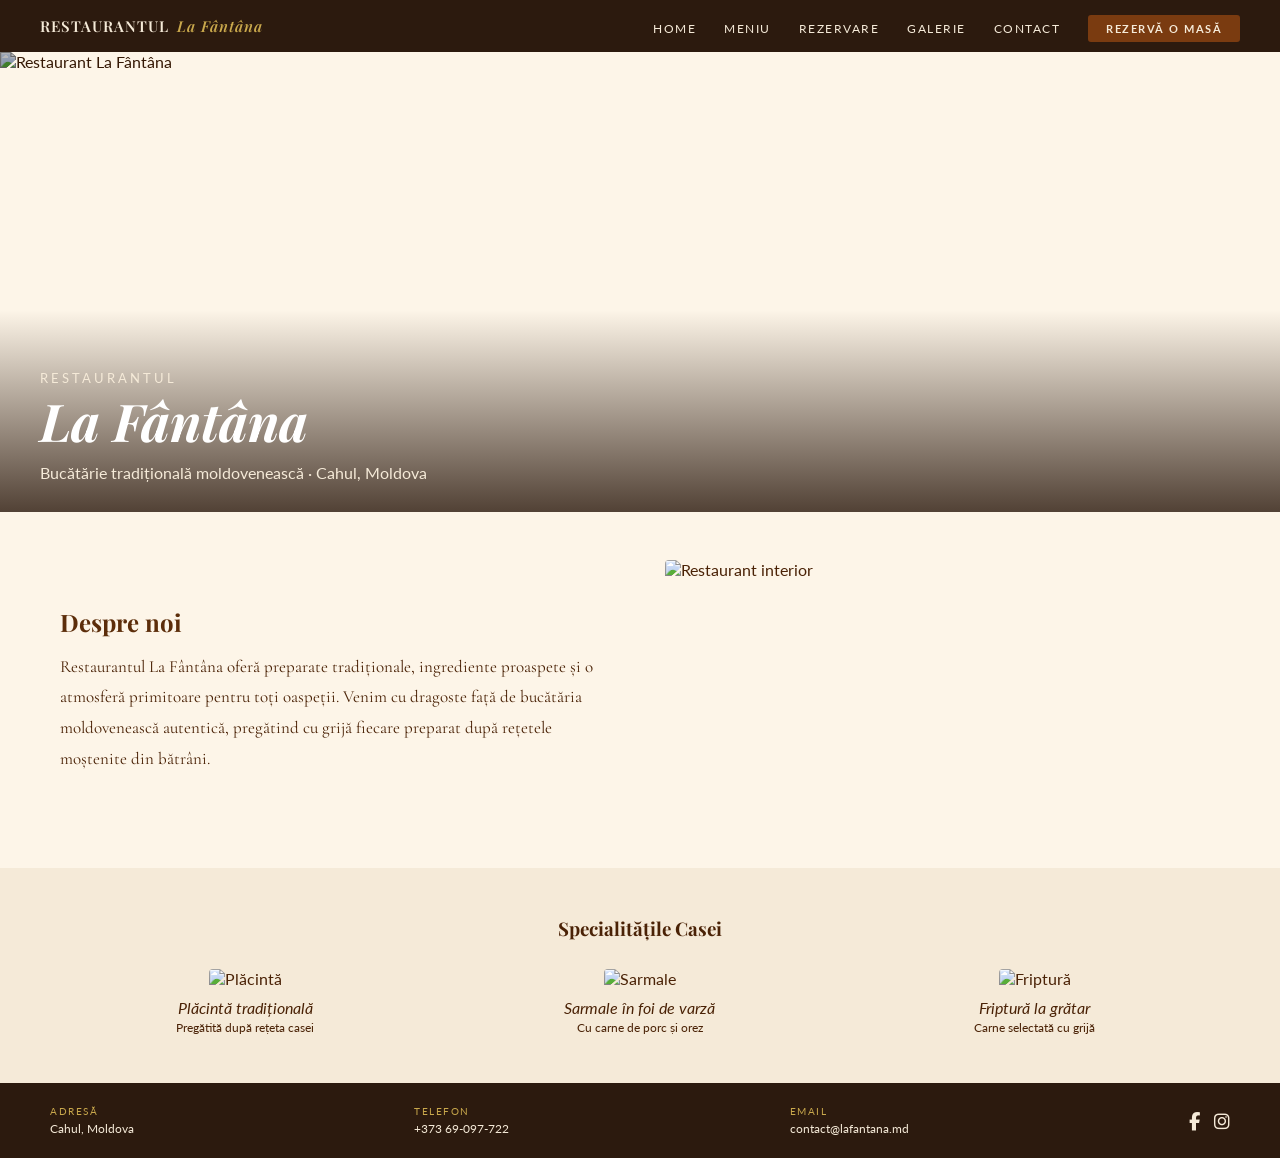
==== index.html @ a8e9d0f9 "Add files via upload" ====
<!DOCTYPE html>
<html lang="ro">
<head>
<meta charset="UTF-8">
<meta name="viewport" content="width=device-width, initial-scale=1.0">
<title>Restaurantul La Fântâna</title>

<link href="https://fonts.googleapis.com/css2?family=Playfair+Display:ital,wght@0,400;0,600;0,700;1,400&family=Cormorant+Garamond:ital,wght@0,300;0,400;0,500;1,400&family=Lato:wght@300;400;700&display=swap" rel="stylesheet">

<link rel="stylesheet" href="https://cdnjs.cloudflare.com/ajax/libs/font-awesome/6.4.0/css/all.min.css">

<link rel="stylesheet" href="css/style.css">
</head>

<body>

<nav>
  <a class="nav-logo" href="index.html">
    RESTAURANTUL <span>La Fântâna</span>
  </a>

  <ul class="nav-links">
    <li><a href="index.html" class="nav-home">HOME</a></li>
    <li><a href="Pages/menu.html">MENIU</a></li>
    <li><a href="Pages/rezervare.html">REZERVARE</a></li>
    <li><a href="Pages/galerie.html">GALERIE</a></li>
    <li><a href="Pages/contact.html">CONTACT</a></li>
    <li><a href="Pages/rezervare.html" class="nav-btn">REZERVĂ O MASĂ</a></li>
  </ul>
</nav>

<div class="hero">
  <img class="hero-img"
       src="Captură de ecran 2026-06-04 083108.png"
       alt="Restaurant La Fântâna">

  <div class="hero-content">
    <span class="hero-logo-big">Restaurantul</span>

    <div class="hero-title-big">
      La Fântâna
    </div>

    <p class="hero-subtitle">
      Bucătărie tradițională moldovenească · Cahul, Moldova
    </p>
  </div>
</div>

<div class="home-about">

  <div class="about-text">
    <h2>Despre noi</h2>

    <p>
      Restaurantul La Fântâna oferă preparate tradiționale,
      ingrediente proaspete și o atmosferă primitoare pentru
      toți oaspeții. Venim cu dragoste față de bucătăria
      moldovenească autentică, pregătind cu grijă fiecare
      preparat după rețetele moștenite din bătrâni.
    </p>
  </div>

  <img class="about-img"
       src="Captură de ecran 2026-06-04 090241.png"
       alt="Restaurant interior">

</div>

<div class="home-specialties">

  <h3>Specialitățile Casei</h3>

  <div class="specialties-grid">

    <div class="specialty-card">
      <img src="Captură de ecran 2026-06-04 084506.png"
           alt="Plăcintă">

      <p>Plăcintă tradițională</p>
      <span>Pregătită după rețeta casei</span>
    </div>

    <div class="specialty-card">
      <img src="Captură de ecran 2026-06-04 084520.png"
           alt="Sarmale">

      <p>Sarmale în foi de varză</p>
      <span>Cu carne de porc și orez</span>
    </div>

    <div class="specialty-card">
      <img src=" Captură de ecran 2026-06-04 090010.png"
           alt="Friptură">

      <p>Friptură la grătar</p>
      <span>Carne selectată cu grijă</span>
    </div>

  </div>

</div>

<footer>

  <div class="footer-col">
    <span class="label">Adresă</span>
    <span>Cahul, Moldova</span>
  </div>

  <div class="footer-col">
    <span class="label">Telefon</span>
    <span>+373 69-097-722</span>
  </div>

  <div class="footer-col">
    <span class="label">Email</span>
    <span>contact@lafantana.md</span>
  </div>

  <div class="footer-social">
    <a href="#"><i class="fab fa-facebook-f"></i></a>
    <a href="#"><i class="fab fa-instagram"></i></a>
  </div>

</footer>

</body>
</html>
---- css/style.css ----
:root {
--cream: #f5ead8;
--cream-light: #fdf5e8;
--brown-dark: #5c2d0a;
--brown-mid: #8b4513;
--brown-btn: #7a3b10;
--brown-text: #4a2206;
--gold: #c9a84c;
--border-light: #d4b896;
--nav-bg: #2c1a0e;
--footer-bg: #2c1a0e;
--white: #fff;
}

*{
margin:0;
padding:0;
box-sizing:border-box;
}

body{
font-family:'Lato',sans-serif;
background:var(--cream-light);
color:var(--brown-text);
overflow-x:hidden;
padding-top:52px;
}

.active{
color:var(--gold)!important;
}



nav{
background:var(--nav-bg);
display:flex;
align-items:center;
justify-content:space-between;
padding:0 40px;
height:52px;
position:fixed;
top:0;
left:0;
right:0;
z-index:1000;
}

.nav-logo{
font-family:'Playfair Display',serif;
color:var(--cream);
font-size:15px;
font-weight:600;
letter-spacing:1px;
display:flex;
align-items:center;
gap:8px;
text-decoration:none;
}

.nav-logo span{
color:var(--gold);
font-style:italic;
}

.nav-links{
display:flex;
gap:28px;
list-style:none;
}

.nav-links a{
color:var(--cream);
text-decoration:none;
font-size:12px;
letter-spacing:1.5px;
text-transform:uppercase;
transition:.2s;
}

.nav-links a:hover{
color:var(--gold);
}

.nav-btn{
background:var(--brown-btn);
color:var(--cream)!important;
padding:7px 18px;
border-radius:3px;
font-size:11px!important;
font-weight:700!important;
}

.nav-btn:hover{
background:var(--brown-mid)!important;
}



.section-title{
font-family:'Playfair Display',serif;
font-size:34px;
font-weight:700;
color:var(--brown-dark);
text-align:center;
}

.ornament{
text-align:center;
font-size:22px;
color:var(--brown-mid);
margin:8px 0 20px;
}

/* ===== HERO ===== */

.hero{
position:relative;
height:460px;
overflow:hidden;
}

.hero-img{
width:100%;
height:100%;
object-fit:cover;
filter:brightness(.72);
}

.hero-content{
position:absolute;
bottom:0;
left:0;
right:0;
padding:60px 40px 30px;
background:linear-gradient(
transparent,
rgba(44,26,14,.82)
);
}

.hero-logo-big{
display:block;
color:var(--cream);
font-size:13px;
letter-spacing:3px;
text-transform:uppercase;
}

.hero-title-big{
font-family:'Playfair Display',serif;
color:white;
font-size:52px;
font-style:italic;
font-weight:700;
}

.hero-subtitle{
color:var(--cream);
margin-top:8px;
}



.home-about{
background:var(--cream-light);
padding:48px 60px;
display:grid;
grid-template-columns:1fr 1fr;
gap:50px;
align-items:center;
}

.about-text h2{
font-family:'Playfair Display',serif;
color:var(--brown-dark);
margin-bottom:14px;
}

.about-text p{
font-family:'Cormorant Garamond',serif;
font-size:17px;
line-height:1.8;
}

.about-img{
width:100%;
height:260px;
object-fit:cover;
border-radius:4px;
}



.home-specialties{
background:var(--cream);
padding:48px 60px;
text-align:center;
}

.home-specialties h3{
font-family:'Playfair Display',serif;
margin-bottom:28px;
}

.specialties-grid{
display:grid;
grid-template-columns:repeat(3,1fr);
gap:24px;
}

.specialty-card img{
width:100%;
height:170px;
object-fit:cover;
border-radius:4px;
}

.specialty-card p{
margin-top:10px;
font-style:italic;
}

.specialty-card span{
display:block;
margin-top:3px;
font-size:12px;
}


.menu-page{
background:var(--cream-light);
padding:40px 60px 60px;
}

.menu-header{
text-align:center;
margin-bottom:36px;
}

.menu-category{
margin-bottom:44px;
}

.menu-category h3{
font-family:'Playfair Display',serif;
font-size:22px;
color:var(--brown-dark);
text-align:center;
margin-bottom:18px;
font-style:italic;
}

.menu-grid{
display:grid;
grid-template-columns:repeat(4,1fr);
gap:18px;
}

.menu-item{
background:white;
border-radius:6px;
overflow:hidden;
box-shadow:0 2px 10px rgba(92,45,10,.10);
transition:.2s;
}

.menu-item:hover{
transform:translateY(-3px);
box-shadow:0 6px 20px rgba(92,45,10,.18);
}

.menu-item img{
width:100%;
height:120px;
object-fit:cover;
}

.menu-item-info{
padding:10px 12px;
}

.menu-item-info h4{
font-family:'Cormorant Garamond',serif;
font-size:18px;
color:var(--brown-dark);
margin-bottom:5px;
}

.menu-item-info p{
font-size:12px;
line-height:1.5;
color:#8b6040;
}

.menu-item-price{
display:block;
margin-top:8px;
font-weight:700;
color:var(--brown-btn);
}

.menu-divider{
width:60px;
height:2px;
background:var(--border-light);
margin:0 auto 36px;
}


.rezervare-page{
background:var(--cream-light);
padding:50px 60px 60px;
min-height:calc(100vh - 52px);
display:flex;
flex-direction:column;
align-items:center;
}

.rezervare-form-wrap{
background:white;
border-radius:8px;
box-shadow:0 4px 30px rgba(92,45,10,.12);
padding:40px 50px;
width:100%;
max-width:560px;
}

.form-group{
margin-bottom:18px;
}

.form-group label{
display:block;
margin-bottom:6px;
font-size:12px;
text-transform:uppercase;
letter-spacing:1px;
font-weight:700;
color:var(--brown-dark);
}

.form-group input,
.form-group select,
.form-group textarea{
width:100%;
padding:10px 14px;
border:1.5px solid var(--border-light);
border-radius:4px;
background:var(--cream-light);
font-size:14px;
outline:none;
}

.form-group input:focus,
.form-group select:focus,
.form-group textarea:focus{
border-color:var(--brown-mid);
}

.form-row{
display:grid;
grid-template-columns:1fr 1fr 1fr;
gap:12px;
}

.form-group textarea{
min-height:100px;
resize:vertical;
}

.btn-submit{
width:100%;
background:var(--brown-btn);
color:white;
border:none;
padding:14px;
border-radius:4px;
font-size:13px;
font-weight:700;
letter-spacing:2px;
cursor:pointer;
transition:.2s;
}

.btn-submit:hover{
background:var(--brown-dark);
}


.gallery-page{
background:var(--cream-light);
padding:40px 60px 60px;
}

.gallery-grid{
display:grid;
grid-template-columns:repeat(4,1fr);
grid-auto-rows:170px;
gap:12px;
margin-top:18px;
}

.gallery-item{
overflow:hidden;
border-radius:5px;
position:relative;
}

.gallery-item.wide{
grid-column:span 2;
}

.gallery-item.tall{
grid-row:span 2;
}

.gallery-item img{
width:100%;
height:100%;
object-fit:cover;
transition:transform .4s;
display:block;
}

.gallery-item:hover img{
transform:scale(1.05);
}



.contact-page{
background:var(--cream-light);
padding:40px 60px 60px;
}

.contact-grid{
display:grid;
grid-template-columns:1fr 1fr;
gap:50px;
margin-top:24px;
}

.contact-welcome{
font-family:'Playfair Display',serif;
font-size:20px;
font-style:italic;
text-align:center;
color:var(--brown-dark);
margin-bottom:20px;
}

.contact-info-block{
display:flex;
flex-direction:column;
gap:28px;
}

.contact-item{
display:flex;
gap:16px;
align-items:flex-start;
}

.contact-icon{
width:40px;
height:40px;
border-radius:50%;
display:flex;
align-items:center;
justify-content:center;
background:var(--cream);
border:1.5px solid var(--border-light);
color:var(--brown-mid);
}

.contact-item-text .label{
font-size:11px;
letter-spacing:1.5px;
text-transform:uppercase;
font-weight:700;
color:var(--brown-mid);
}

.contact-item-text p{
margin-top:3px;
line-height:1.6;
}

.map-embed{
width:100%;
height:320px;
border:none;
border-radius:6px;
overflow:hidden;
}


footer{
background:var(--footer-bg);
color:var(--cream);
padding:22px 50px;
display:flex;
justify-content:space-between;
align-items:center;
font-size:12px;
}

.footer-col{
display:flex;
flex-direction:column;
gap:4px;
}

.footer-col .label{
color:var(--gold);
font-size:10px;
letter-spacing:1.5px;
text-transform:uppercase;
}

.footer-social{
display:flex;
gap:14px;
font-size:18px;
}

.footer-social a{
color:var(--cream);
text-decoration:none;
}

.footer-social a:hover{
color:var(--gold);
}



@media(max-width:900px){

nav{
padding:0 16px;
}

.nav-links{
gap:12px;
}

.home-about{
grid-template-columns:1fr;
}

.specialties-grid{
grid-template-columns:1fr;
}

.menu-grid{
grid-template-columns:repeat(2,1fr);
}

.contact-grid{
grid-template-columns:1fr;
}

.gallery-grid{
grid-template-columns:repeat(2,1fr);
}

.form-row{
grid-template-columns:1fr;
}

.home-about,
.home-specialties,
.menu-page,
.rezervare-page,
.gallery-page,
.contact-page{
padding-left:20px;
padding-right:20px;
}

footer{
flex-wrap:wrap;
gap:12px;
padding:18px 20px;
}
}
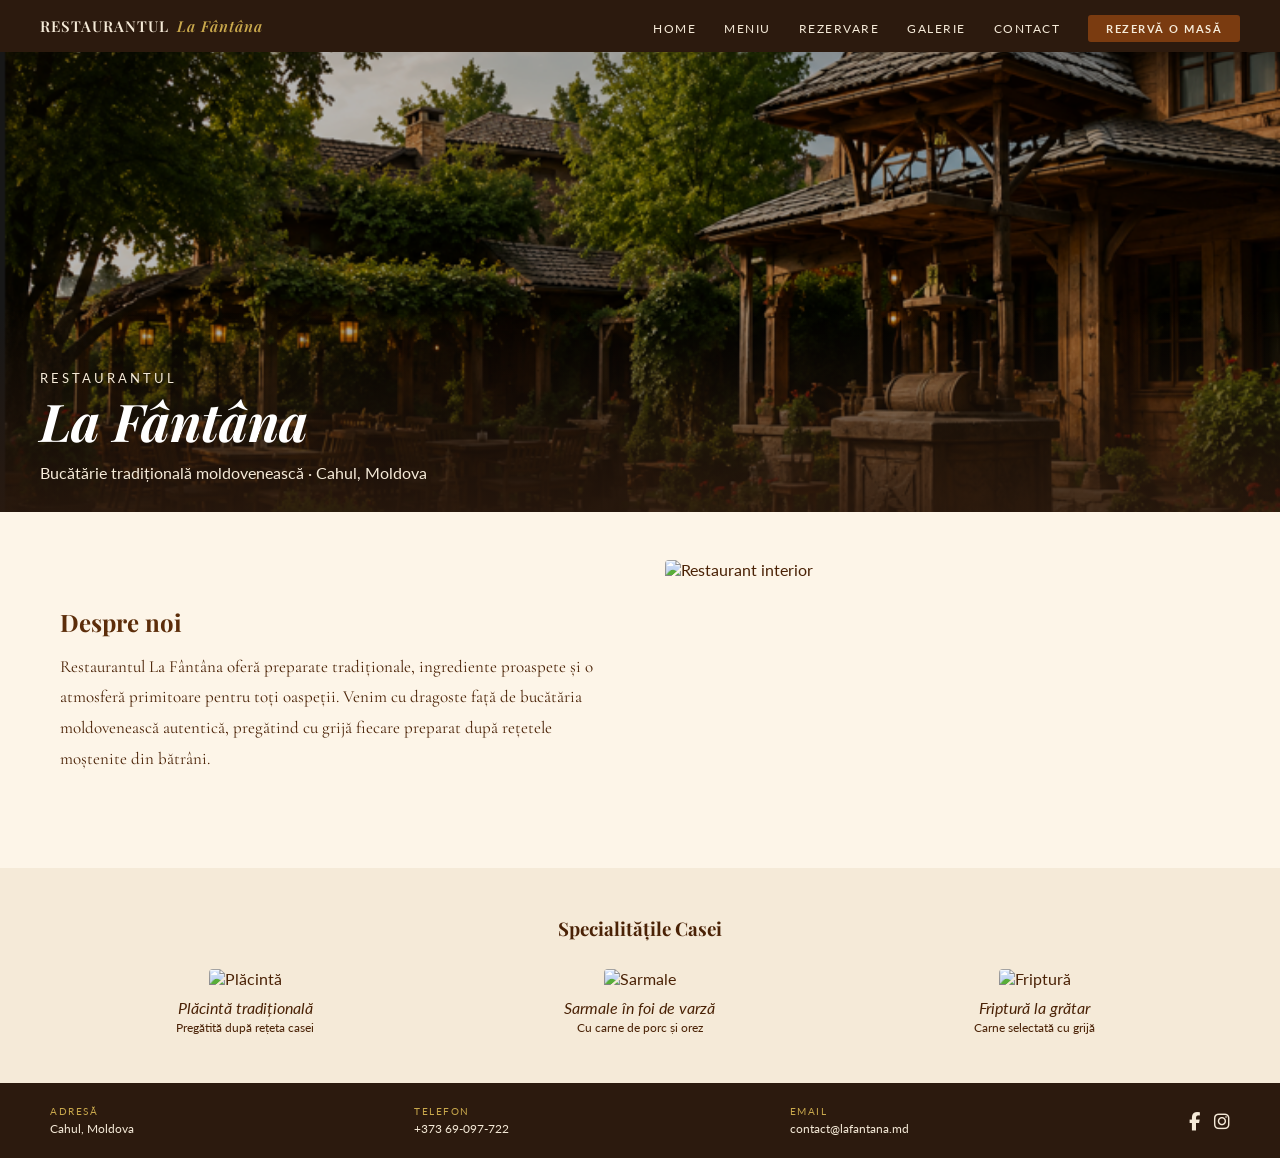
==== commit 5c9a496c: "Update index.html" ====
--- a/index.html
+++ b/index.html
@@ -31,7 +31,7 @@
 
 <div class="hero">
   <img class="hero-img"
-       src="Captură de ecran 2026-06-04 083108.png"
+       src="../imag/Captură de ecran 2026-06-04 083108.png"
        alt="Restaurant La Fântâna">
 
   <div class="hero-content">
@@ -126,4 +126,4 @@
 </footer>
 
 </body>
-</html>+</html>
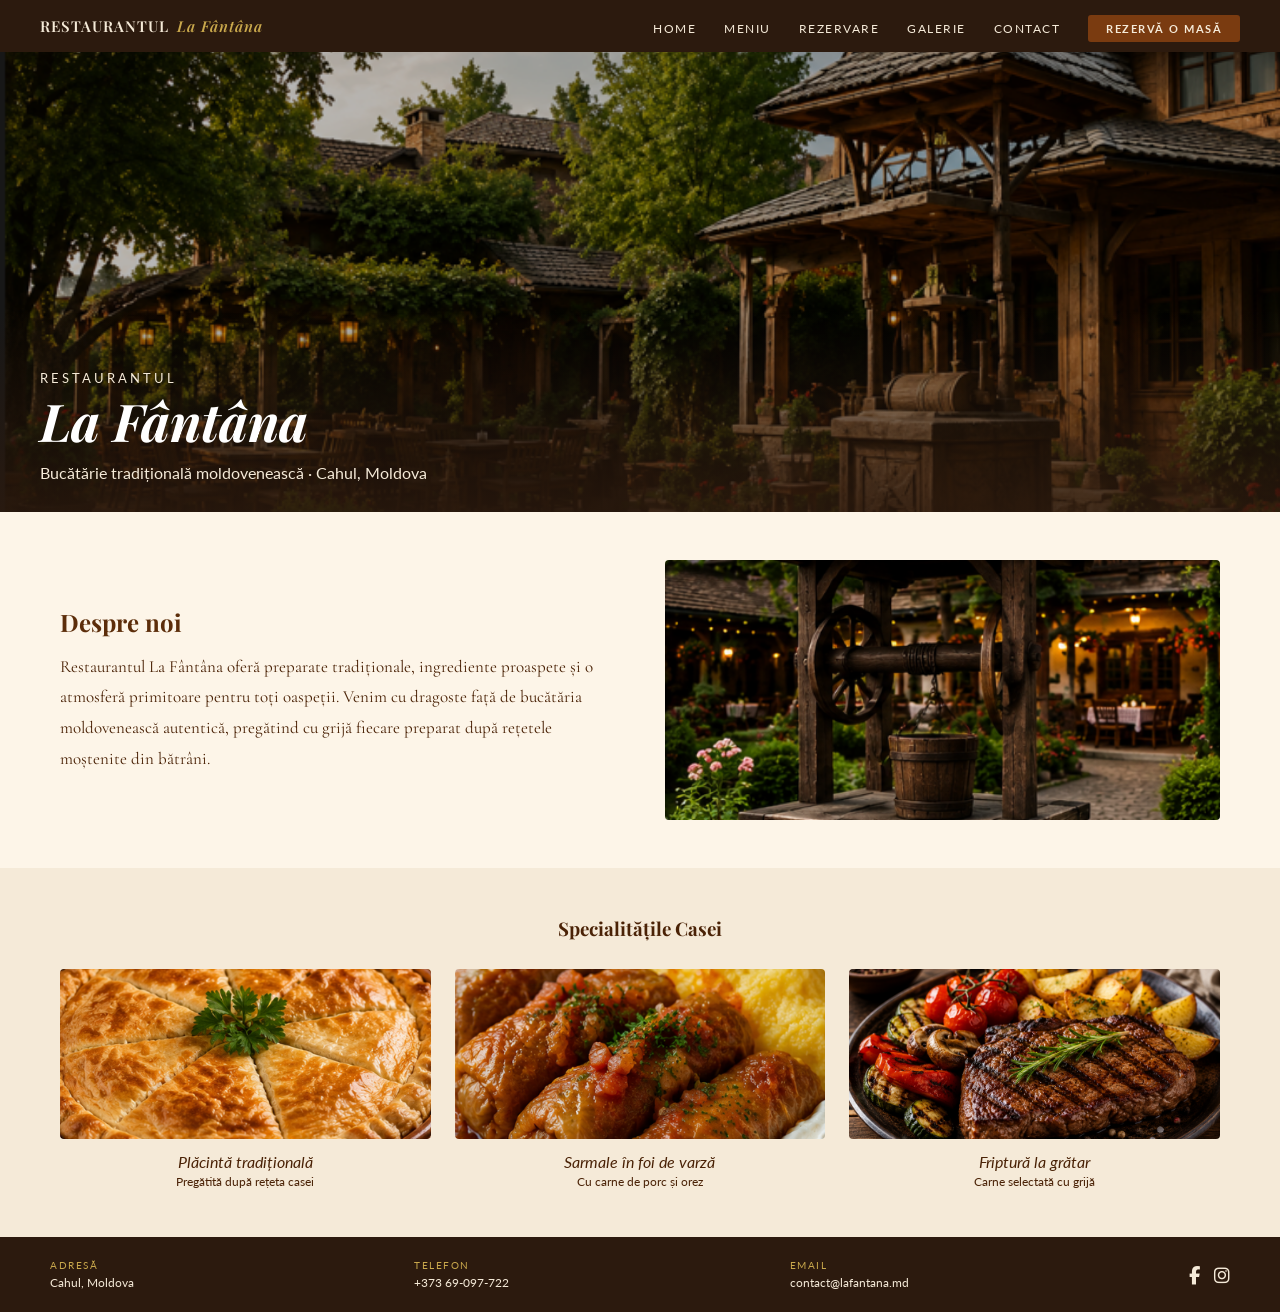
==== commit f6c9ff9d: "Update index.html" ====
--- a/index.html
+++ b/index.html
@@ -62,7 +62,7 @@
   </div>
 
   <img class="about-img"
-       src="Captură de ecran 2026-06-04 090241.png"
+       src="../imag/Captură de ecran 2026-06-04 090241.png"
        alt="Restaurant interior">
 
 </div>
@@ -74,7 +74,7 @@
   <div class="specialties-grid">
 
     <div class="specialty-card">
-      <img src="Captură de ecran 2026-06-04 084506.png"
+      <img src="../imag/Captură de ecran 2026-06-04 084506.png"
            alt="Plăcintă">
 
       <p>Plăcintă tradițională</p>
@@ -82,7 +82,7 @@
     </div>
 
     <div class="specialty-card">
-      <img src="Captură de ecran 2026-06-04 084520.png"
+      <img src="../imag/Captură de ecran 2026-06-04 084520.png"
            alt="Sarmale">
 
       <p>Sarmale în foi de varză</p>
@@ -90,7 +90,7 @@
     </div>
 
     <div class="specialty-card">
-      <img src=" Captură de ecran 2026-06-04 090010.png"
+      <img src="../imag/Captură de ecran 2026-06-04 090010.png"
            alt="Friptură">
 
       <p>Friptură la grătar</p>
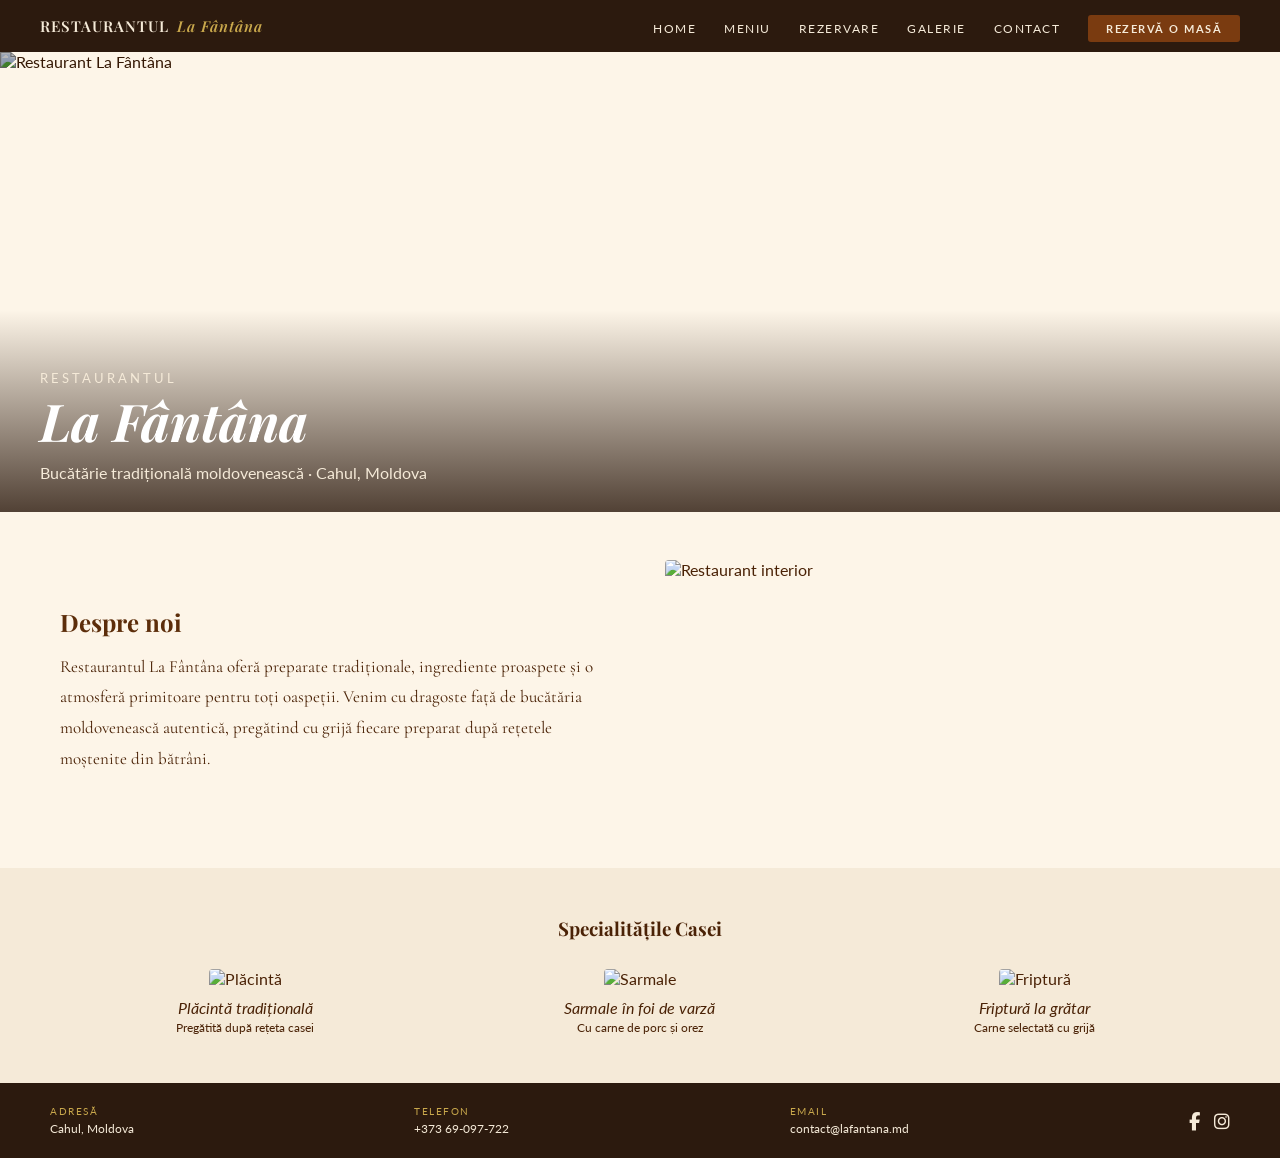
==== commit 5ef87fb9: "Add files via upload" ====
--- a/index.html
+++ b/index.html
@@ -30,9 +30,7 @@
 </nav>
 
 <div class="hero">
-  <img class="hero-img"
-       src="../imag/Captură de ecran 2026-06-04 083108.png"
-       alt="Restaurant La Fântâna">
+  <img src="../imag/1.png"   alt="Restaurant La Fântâna" class="hero-img">
 
   <div class="hero-content">
     <span class="hero-logo-big">Restaurantul</span>
@@ -62,7 +60,7 @@
   </div>
 
   <img class="about-img"
-       src="../imag/Captură de ecran 2026-06-04 090241.png"
+       src="../imag/2.png"
        alt="Restaurant interior">
 
 </div>
@@ -74,7 +72,7 @@
   <div class="specialties-grid">
 
     <div class="specialty-card">
-      <img src="../imag/Captură de ecran 2026-06-04 084506.png"
+      <img src="../imag/3.png"
            alt="Plăcintă">
 
       <p>Plăcintă tradițională</p>
@@ -82,7 +80,7 @@
     </div>
 
     <div class="specialty-card">
-      <img src="../imag/Captură de ecran 2026-06-04 084520.png"
+      <img src="../imag/4.png"
            alt="Sarmale">
 
       <p>Sarmale în foi de varză</p>
@@ -90,7 +88,7 @@
     </div>
 
     <div class="specialty-card">
-      <img src="../imag/Captură de ecran 2026-06-04 090010.png"
+      <img src="../imag/5.png"
            alt="Friptură">
 
       <p>Friptură la grătar</p>
@@ -126,4 +124,4 @@
 </footer>
 
 </body>
-</html>
+</html>
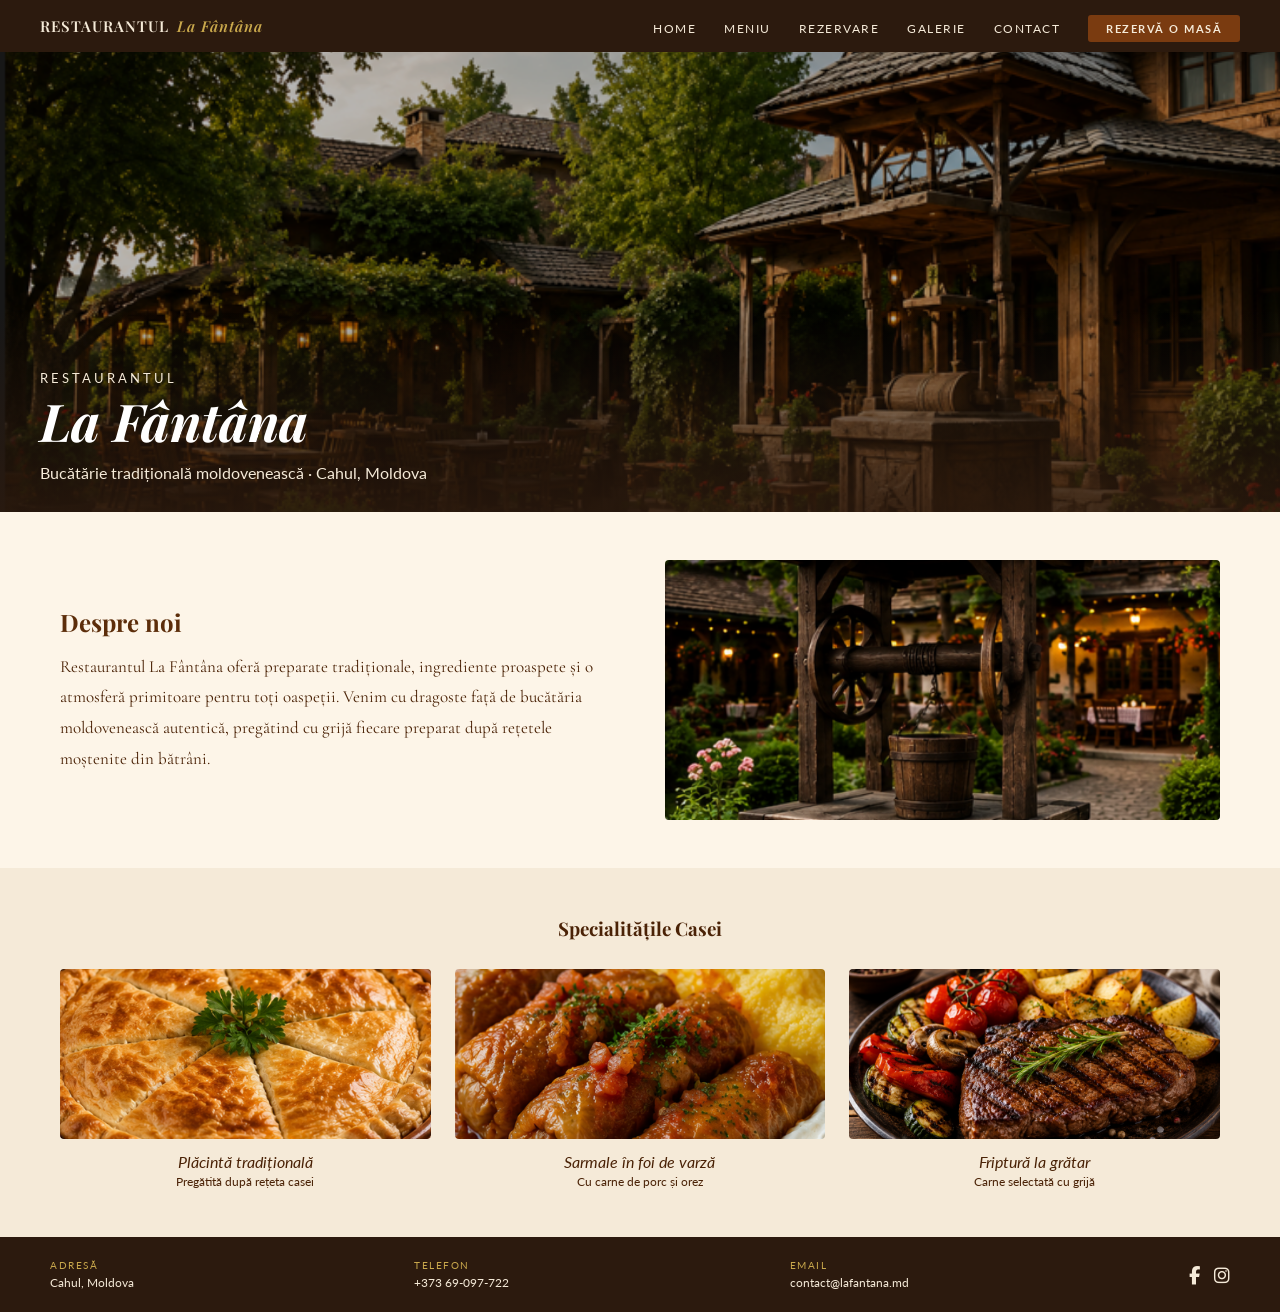
==== commit dc342fc3: "Add files via upload" ====
--- a/index.html
+++ b/index.html
@@ -21,11 +21,11 @@
 
   <ul class="nav-links">
     <li><a href="index.html" class="nav-home">HOME</a></li>
-    <li><a href="Pages/menu.html">MENIU</a></li>
-    <li><a href="Pages/rezervare.html">REZERVARE</a></li>
-    <li><a href="Pages/galerie.html">GALERIE</a></li>
-    <li><a href="Pages/contact.html">CONTACT</a></li>
-    <li><a href="Pages/rezervare.html" class="nav-btn">REZERVĂ O MASĂ</a></li>
+    <li><a href="pages/">MENIU</a></li>
+    <li><a href="pages/">REZERVARE</a></li>
+    <li><a href="pages/">GALERIE</a></li>
+    <li><a href="pages/">CONTACT</a></li>
+    <li><a href="pages/" class="nav-btn">REZERVĂ O MASĂ</a></li>
   </ul>
 </nav>
 
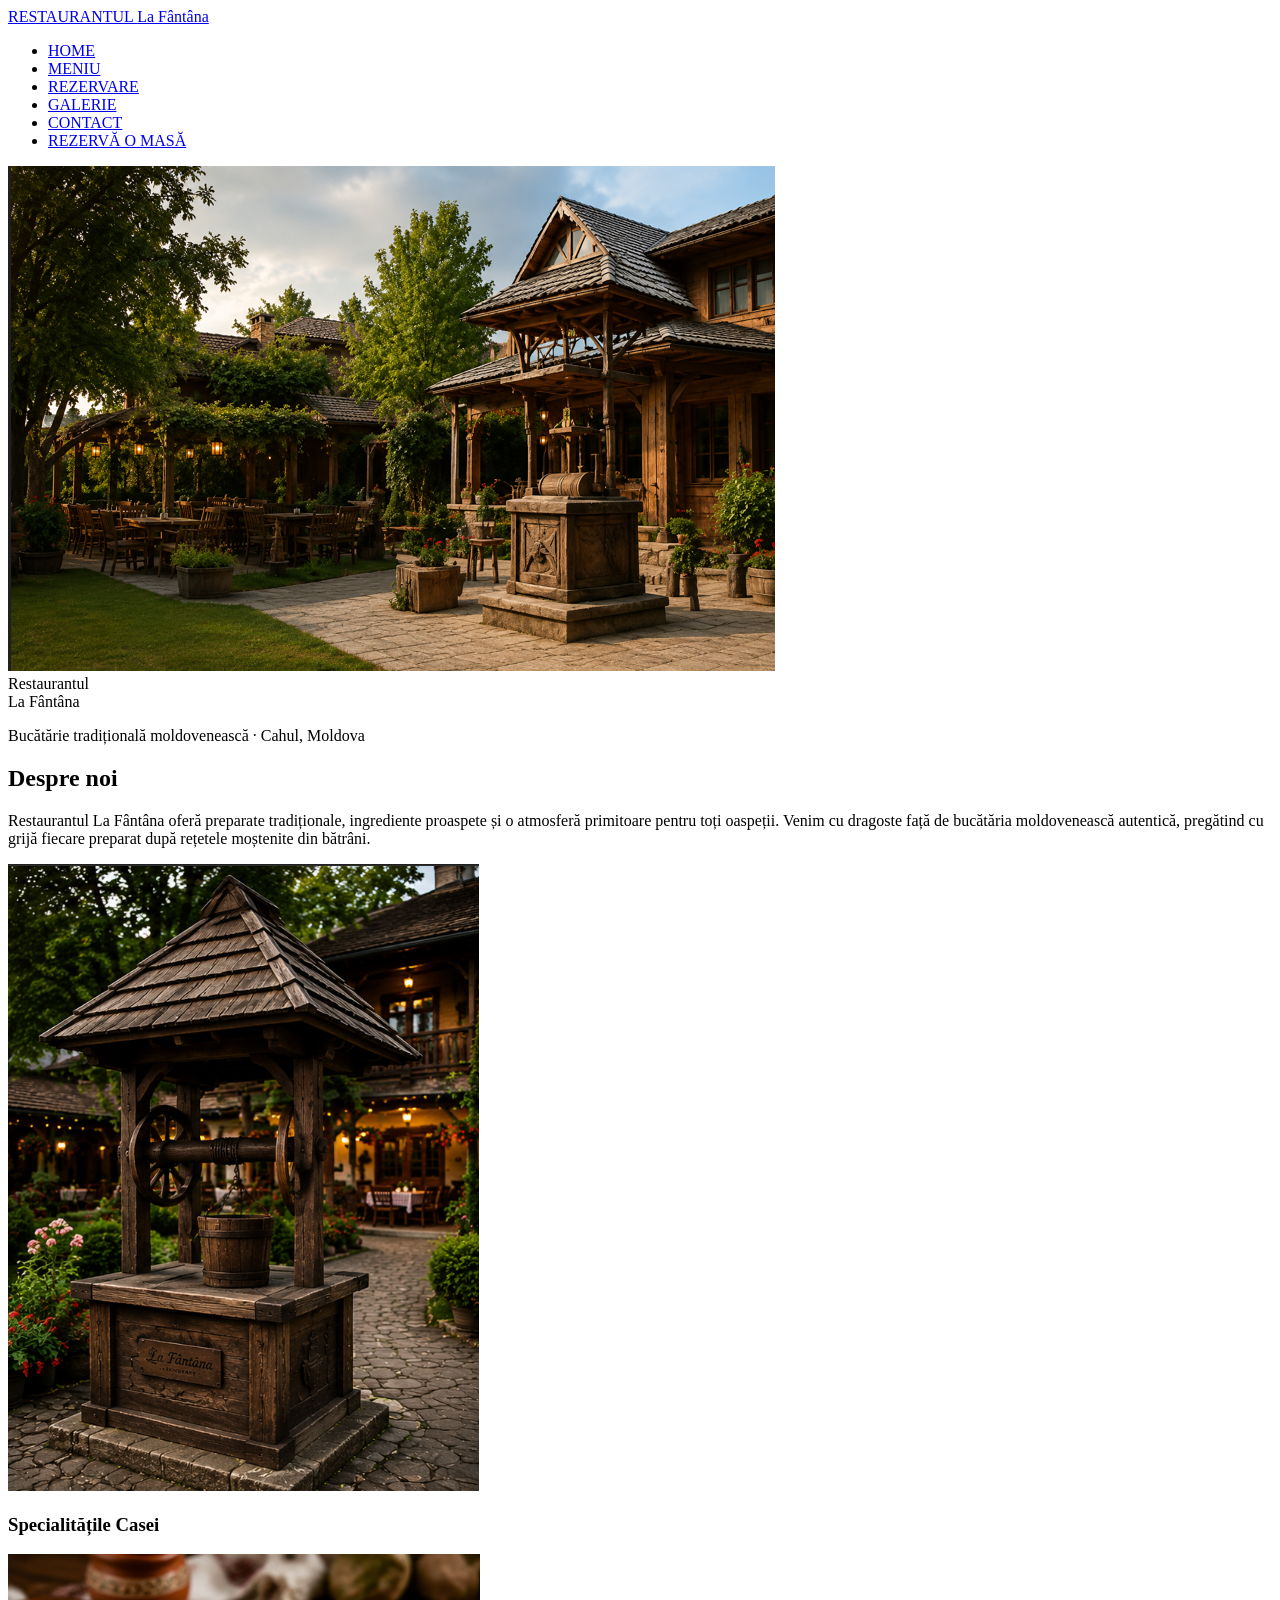
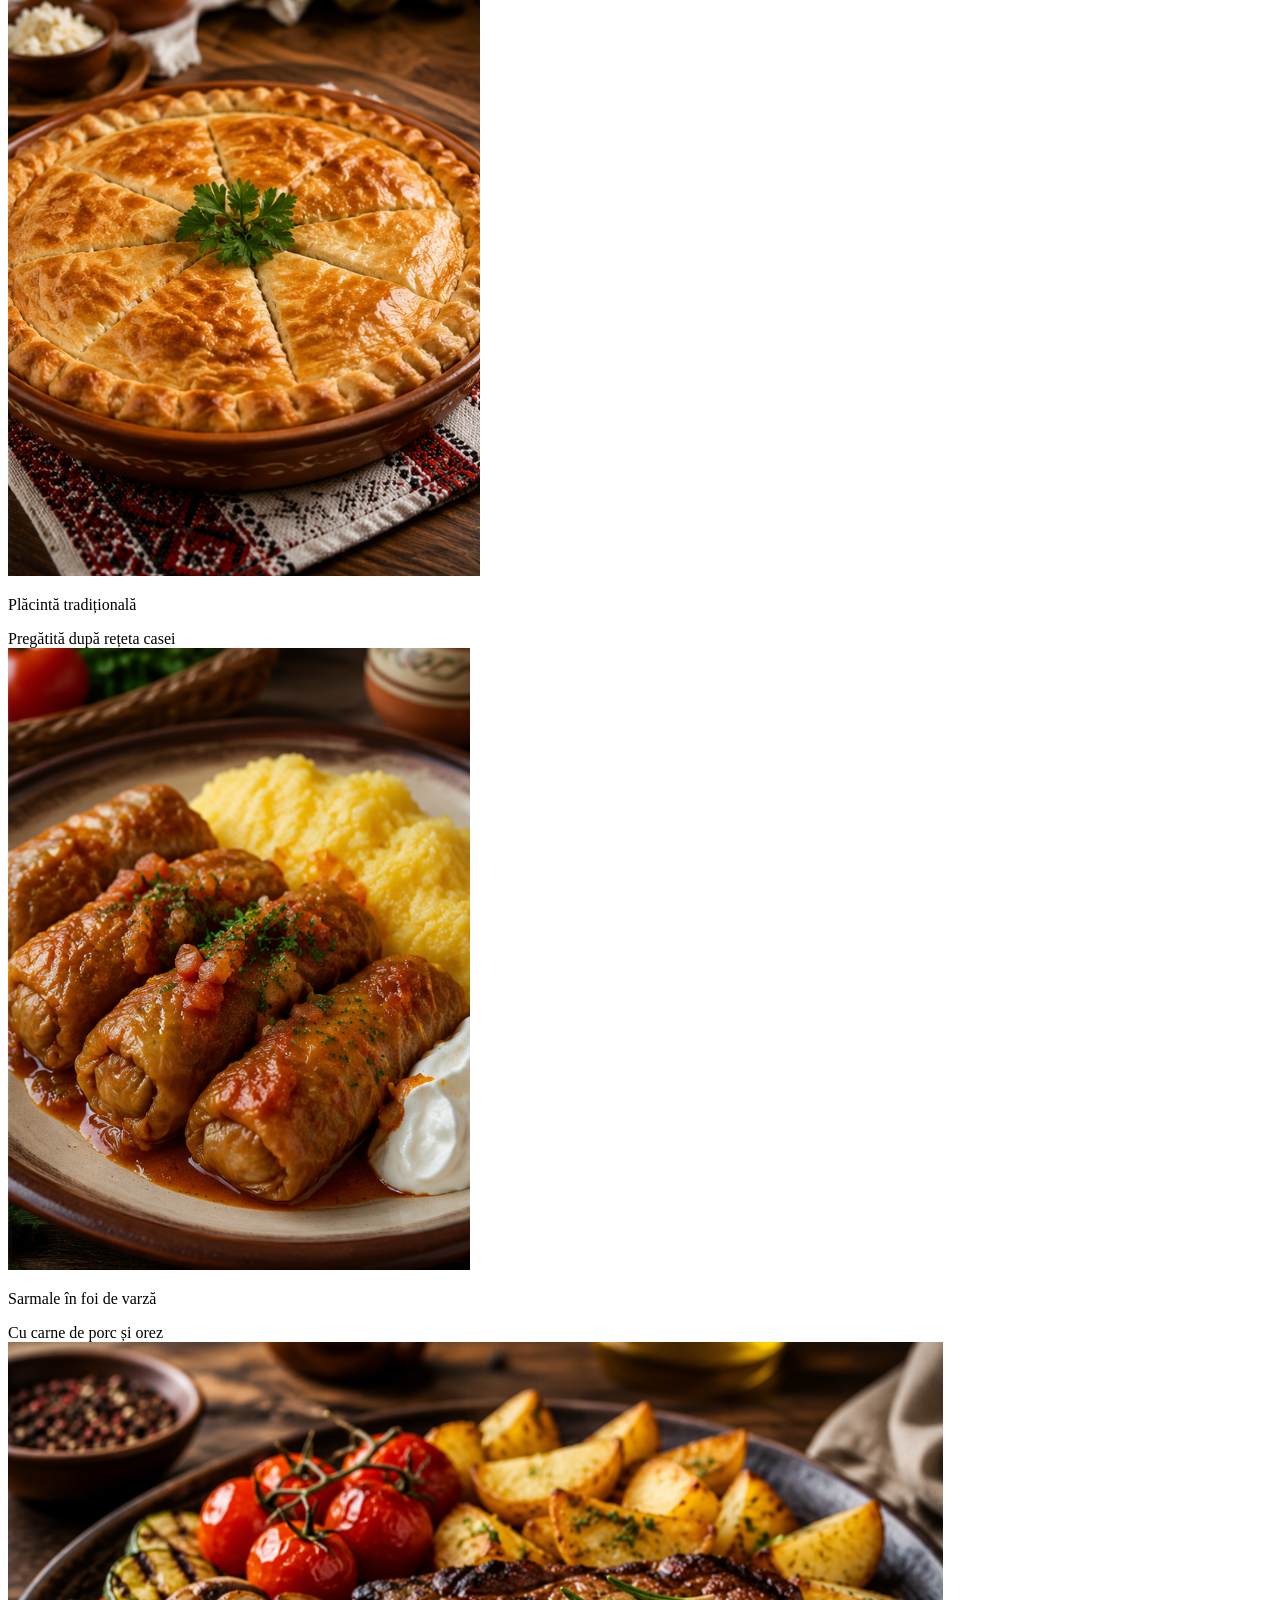
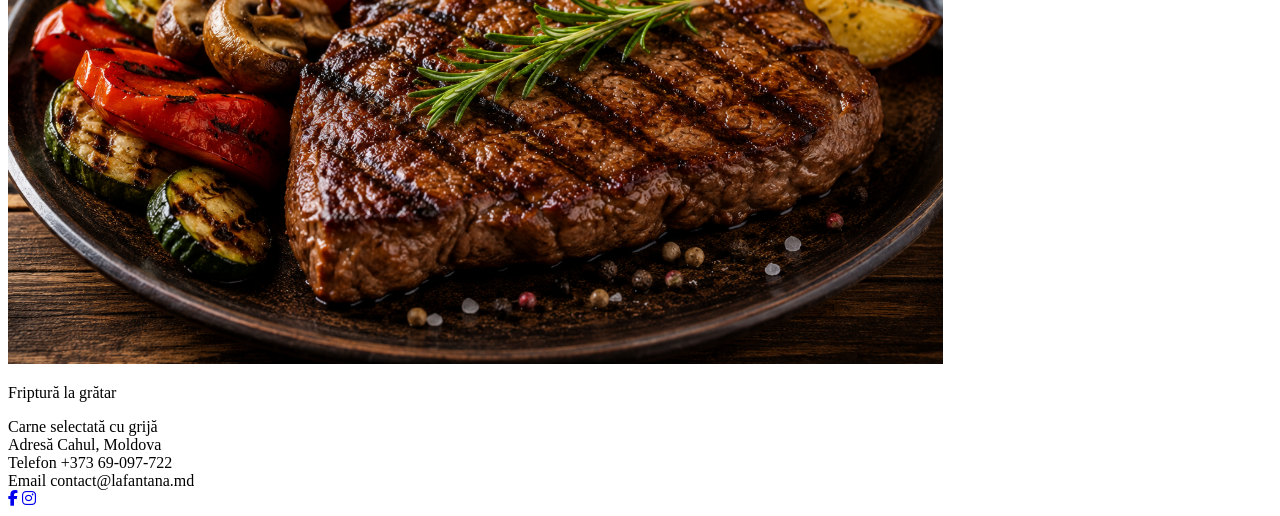
==== commit 53057878: "Add files via upload" ====
--- a/index.html
+++ b/index.html
@@ -21,10 +21,10 @@
 
   <ul class="nav-links">
     <li><a href="index.html" class="nav-home">HOME</a></li>
-    <li><a href="pages/">MENIU</a></li>
-    <li><a href="pages/">REZERVARE</a></li>
-    <li><a href="pages/">GALERIE</a></li>
-    <li><a href="pages/">CONTACT</a></li>
+    <li><a href="pages/menu.html">MENIU</a></li>
+    <li><a href="pages/rezervare.html">REZERVARE</a></li>
+    <li><a href="pages/galerie.html">GALERIE</a></li>
+    <li><a href="pages/contact.html">CONTACT</a></li>
     <li><a href="pages/" class="nav-btn">REZERVĂ O MASĂ</a></li>
   </ul>
 </nav>
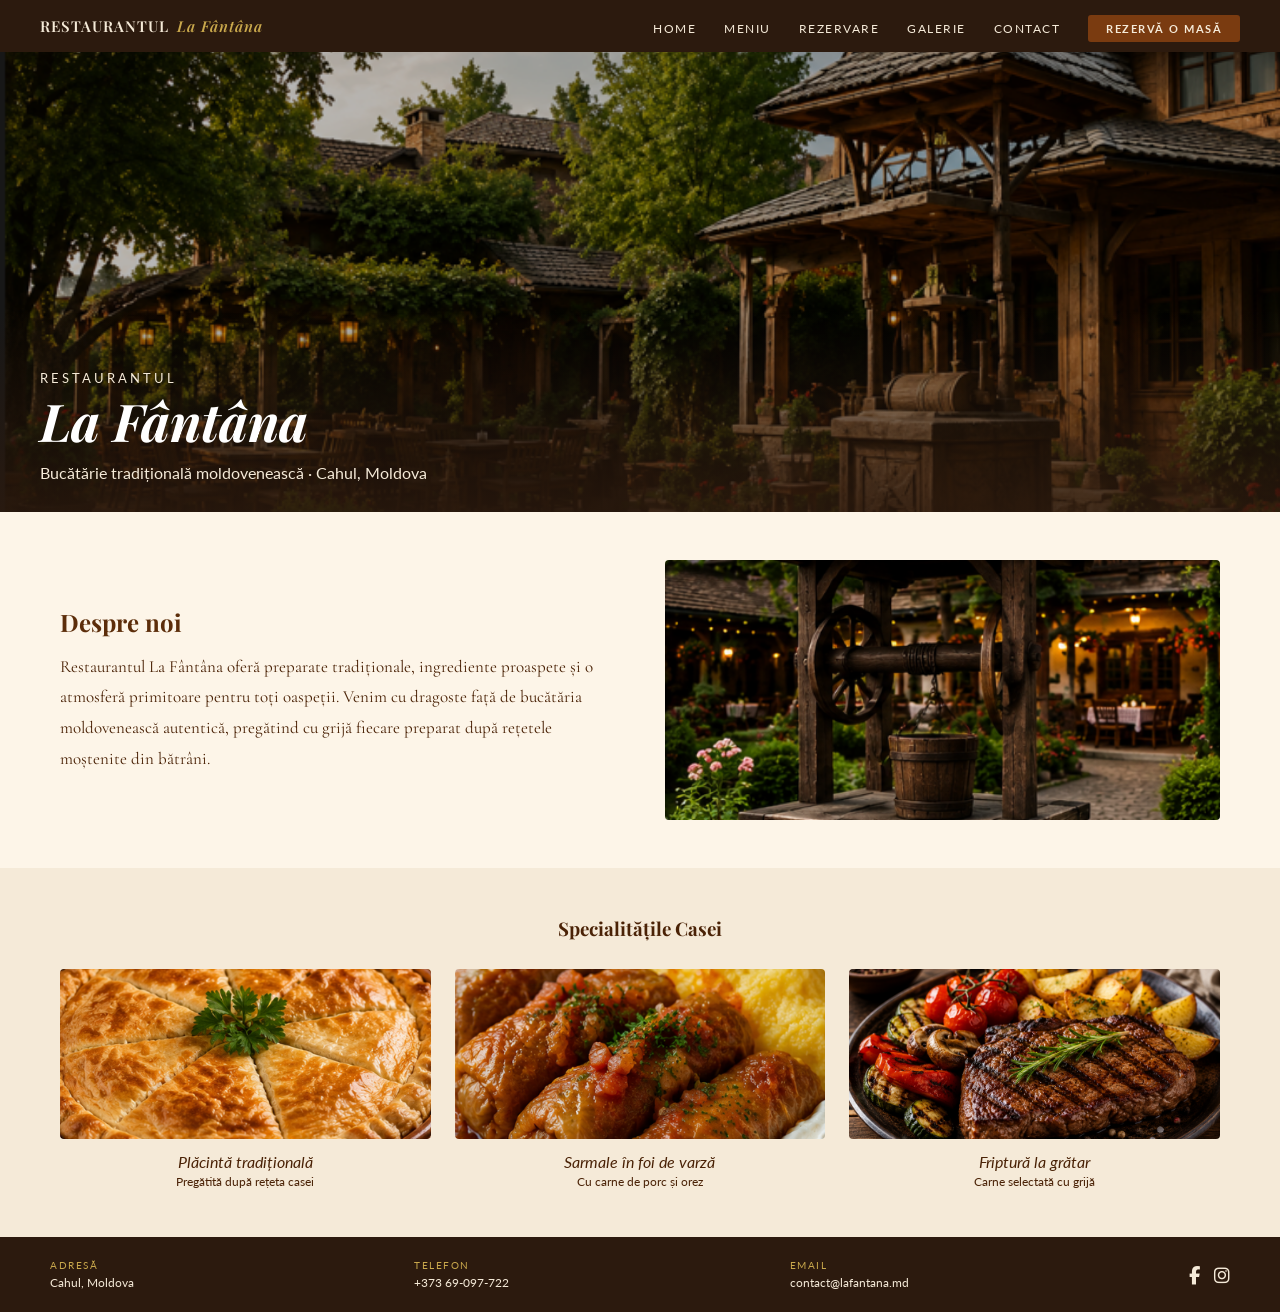
==== commit 5a2d0753: "Add files via upload" ====
--- a/index.html
+++ b/index.html
@@ -6,6 +6,7 @@
 <title>Restaurantul La Fântâna</title>
 
 <link href="https://fonts.googleapis.com/css2?family=Playfair+Display:ital,wght@0,400;0,600;0,700;1,400&family=Cormorant+Garamond:ital,wght@0,300;0,400;0,500;1,400&family=Lato:wght@300;400;700&display=swap" rel="stylesheet">
+<link rel="stylesheet" href="node_modules/bootstrap/dist/css/bootstrap.min.css">
 
 <link rel="stylesheet" href="https://cdnjs.cloudflare.com/ajax/libs/font-awesome/6.4.0/css/all.min.css">
 
@@ -19,18 +20,26 @@
     RESTAURANTUL <span>La Fântâna</span>
   </a>
 
+
+   <input type="checkbox" id="menu-toggle">
+
+<label for="menu-toggle" class="hamburger">
+    ☰
+</label>
+
   <ul class="nav-links">
     <li><a href="index.html" class="nav-home">HOME</a></li>
     <li><a href="pages/menu.html">MENIU</a></li>
     <li><a href="pages/rezervare.html">REZERVARE</a></li>
     <li><a href="pages/galerie.html">GALERIE</a></li>
     <li><a href="pages/contact.html">CONTACT</a></li>
-    <li><a href="pages/" class="nav-btn">REZERVĂ O MASĂ</a></li>
+    <li><a href="pages/rezervare.html" class="nav-btn">REZERVĂ O MASĂ</a></li>
   </ul>
+ 
 </nav>
 
 <div class="hero">
-  <img src="../imag/1.png"   alt="Restaurant La Fântâna" class="hero-img">
+  <img src="1.png"   alt="Restaurant La Fântâna" class="hero-img">
 
   <div class="hero-content">
     <span class="hero-logo-big">Restaurantul</span>
@@ -59,9 +68,7 @@
     </p>
   </div>
 
-  <img class="about-img"
-       src="../imag/2.png"
-       alt="Restaurant interior">
+  <img class="about-img" src="2.png"  alt="Restaurant interior">
 
 </div>
 
@@ -72,23 +79,21 @@
   <div class="specialties-grid">
 
     <div class="specialty-card">
-      <img src="../imag/3.png"
-           alt="Plăcintă">
+      <img src="3.png"   alt="Plăcintă">
 
       <p>Plăcintă tradițională</p>
       <span>Pregătită după rețeta casei</span>
     </div>
 
     <div class="specialty-card">
-      <img src="../imag/4.png"
-           alt="Sarmale">
+      <img src="4.png" alt="Sarmale">
 
       <p>Sarmale în foi de varză</p>
       <span>Cu carne de porc și orez</span>
     </div>
 
     <div class="specialty-card">
-      <img src="../imag/5.png"
+      <img src="5.png"
            alt="Friptură">
 
       <p>Friptură la grătar</p>
--- a/css/style.css
+++ b/css/style.css
@@ -0,0 +1,570 @@
+:root {
+--cream: #f5ead8;
+--cream-light: #fdf5e8;
+--brown-dark: #5c2d0a;
+--brown-mid: #8b4513;
+--brown-btn: #7a3b10;
+--brown-text: #4a2206;
+--gold: #c9a84c;
+--border-light: #d4b896;
+--nav-bg: #2c1a0e;
+--footer-bg: #2c1a0e;
+--white: #fff;
+}
+
+*{
+margin:0;
+padding:0;
+box-sizing:border-box;
+}
+
+body{
+font-family:'Lato',sans-serif;
+background:var(--cream-light);
+color:var(--brown-text);
+overflow-x:hidden;
+padding-top:52px;
+}
+
+.active{
+color:var(--gold)!important;
+}
+
+
+
+nav{
+background:var(--nav-bg);
+display:flex;
+align-items:center;
+justify-content:space-between;
+padding:0 40px;
+height:52px;
+position:fixed;
+top:0;
+left:0;
+right:0;
+z-index:1000;
+}
+
+.nav-logo{
+font-family:'Playfair Display',serif;
+color:var(--cream);
+font-size:15px;
+font-weight:600;
+letter-spacing:1px;
+display:flex;
+align-items:center;
+gap:8px;
+text-decoration:none;
+}
+
+.nav-logo span{
+color:var(--gold);
+font-style:italic;
+}
+
+.nav-links{
+display:flex;
+gap:28px;
+list-style:none;
+}
+
+.nav-links a{
+color:var(--cream);
+text-decoration:none;
+font-size:12px;
+letter-spacing:1.5px;
+text-transform:uppercase;
+transition:.2s;
+}
+
+.nav-links a:hover{
+color:var(--gold);
+}
+
+.nav-btn{
+background:var(--brown-btn);
+color:var(--cream)!important;
+padding:7px 18px;
+border-radius:3px;
+font-size:11px!important;
+font-weight:700!important;
+}
+
+.nav-btn:hover{
+background:var(--brown-mid)!important;
+}
+
+
+
+.section-title{
+font-family:'Playfair Display',serif;
+font-size:34px;
+font-weight:700;
+color:var(--brown-dark);
+text-align:center;
+}
+
+.ornament{
+text-align:center;
+font-size:22px;
+color:var(--brown-mid);
+margin:8px 0 20px;
+}
+
+/* ===== HERO ===== */
+
+.hero{
+position:relative;
+height:460px;
+overflow:hidden;
+}
+
+.hero-img{
+width:100%;
+height:100%;
+object-fit:cover;
+filter:brightness(.72);
+}
+
+.hero-content{
+position:absolute;
+bottom:0;
+left:0;
+right:0;
+padding:60px 40px 30px;
+background:linear-gradient(
+transparent,
+rgba(44,26,14,.82)
+);
+}
+
+.hero-logo-big{
+display:block;
+color:var(--cream);
+font-size:13px;
+letter-spacing:3px;
+text-transform:uppercase;
+}
+
+.hero-title-big{
+font-family:'Playfair Display',serif;
+color:white;
+font-size:52px;
+font-style:italic;
+font-weight:700;
+}
+
+.hero-subtitle{
+color:var(--cream);
+margin-top:8px;
+}
+
+
+
+.home-about{
+background:var(--cream-light);
+padding:48px 60px;
+display:grid;
+grid-template-columns:1fr 1fr;
+gap:50px;
+align-items:center;
+}
+
+.about-text h2{
+font-family:'Playfair Display',serif;
+color:var(--brown-dark);
+margin-bottom:14px;
+}
+
+.about-text p{
+font-family:'Cormorant Garamond',serif;
+font-size:17px;
+line-height:1.8;
+}
+
+.about-img{
+width:100%;
+height:260px;
+object-fit:cover;
+border-radius:4px;
+}
+
+
+
+.home-specialties{
+background:var(--cream);
+padding:48px 60px;
+text-align:center;
+}
+
+.home-specialties h3{
+font-family:'Playfair Display',serif;
+margin-bottom:28px;
+}
+
+.specialties-grid{
+display:grid;
+grid-template-columns:repeat(3,1fr);
+gap:24px;
+}
+
+.specialty-card img{
+width:100%;
+height:170px;
+object-fit:cover;
+border-radius:4px;
+}
+
+.specialty-card p{
+margin-top:10px;
+font-style:italic;
+}
+
+.specialty-card span{
+display:block;
+margin-top:3px;
+font-size:12px;
+}
+
+
+.menu-page{
+background:var(--cream-light);
+padding:40px 60px 60px;
+}
+
+.menu-header{
+text-align:center;
+margin-bottom:36px;
+}
+
+.menu-category{
+margin-bottom:44px;
+}
+
+.menu-category h3{
+font-family:'Playfair Display',serif;
+font-size:22px;
+color:var(--brown-dark);
+text-align:center;
+margin-bottom:18px;
+font-style:italic;
+}
+
+.menu-grid{
+display:grid;
+grid-template-columns:repeat(4,1fr);
+gap:18px;
+}
+
+.menu-item{
+background:white;
+border-radius:6px;
+overflow:hidden;
+box-shadow:0 2px 10px rgba(92,45,10,.10);
+transition:.2s;
+}
+
+.menu-item:hover{
+transform:translateY(-3px);
+box-shadow:0 6px 20px rgba(92,45,10,.18);
+}
+
+.menu-item img{
+width:100%;
+height:120px;
+object-fit:cover;
+}
+
+.menu-item-info{
+padding:10px 12px;
+}
+
+.menu-item-info h4{
+font-family:'Cormorant Garamond',serif;
+font-size:18px;
+color:var(--brown-dark);
+margin-bottom:5px;
+}
+
+.menu-item-info p{
+font-size:12px;
+line-height:1.5;
+color:#8b6040;
+}
+
+.menu-item-price{
+display:block;
+margin-top:8px;
+font-weight:700;
+color:var(--brown-btn);
+}
+
+.menu-divider{
+width:60px;
+height:2px;
+background:var(--border-light);
+margin:0 auto 36px;
+}
+
+
+.rezervare-page{
+background:var(--cream-light);
+padding:50px 60px 60px;
+min-height:calc(100vh - 52px);
+display:flex;
+flex-direction:column;
+align-items:center;
+}
+
+.rezervare-form-wrap{
+background:white;
+border-radius:8px;
+box-shadow:0 4px 30px rgba(92,45,10,.12);
+padding:40px 50px;
+width:100%;
+max-width:560px;
+}
+
+.form-group{
+margin-bottom:18px;
+}
+
+.form-group label{
+display:block;
+margin-bottom:6px;
+font-size:12px;
+text-transform:uppercase;
+letter-spacing:1px;
+font-weight:700;
+color:var(--brown-dark);
+}
+
+.form-group input,
+.form-group select,
+.form-group textarea{
+width:100%;
+padding:10px 14px;
+border:1.5px solid var(--border-light);
+border-radius:4px;
+background:var(--cream-light);
+font-size:14px;
+outline:none;
+}
+
+.form-group input:focus,
+.form-group select:focus,
+.form-group textarea:focus{
+border-color:var(--brown-mid);
+}
+
+.form-row{
+display:grid;
+grid-template-columns:1fr 1fr 1fr;
+gap:12px;
+}
+
+.form-group textarea{
+min-height:100px;
+resize:vertical;
+}
+
+.btn-submit{
+width:100%;
+background:var(--brown-btn);
+color:white;
+border:none;
+padding:14px;
+border-radius:4px;
+font-size:13px;
+font-weight:700;
+letter-spacing:2px;
+cursor:pointer;
+transition:.2s;
+}
+
+.btn-submit:hover{
+background:var(--brown-dark);
+}
+
+
+.gallery-page{
+background:var(--cream-light);
+padding:40px 60px 60px;
+}
+
+.gallery-grid{
+display:grid;
+grid-template-columns:repeat(4,1fr);
+grid-auto-rows:170px;
+gap:12px;
+margin-top:18px;
+}
+
+.gallery-item{
+overflow:hidden;
+border-radius:5px;
+position:relative;
+}
+
+.gallery-item.wide{
+grid-column:span 2;
+}
+
+.gallery-item.tall{
+grid-row:span 2;
+}
+
+.gallery-item img{
+width:100%;
+height:100%;
+object-fit:cover;
+transition:transform .4s;
+display:block;
+}
+
+.gallery-item:hover img{
+transform:scale(1.05);
+}
+
+
+
+.contact-page{
+background:var(--cream-light);
+padding:40px 60px 60px;
+}
+
+.contact-grid{
+display:grid;
+grid-template-columns:1fr 1fr;
+gap:50px;
+margin-top:24px;
+}
+
+.contact-welcome{
+font-family:'Playfair Display',serif;
+font-size:20px;
+font-style:italic;
+text-align:center;
+color:var(--brown-dark);
+margin-bottom:20px;
+}
+
+.contact-info-block{
+display:flex;
+flex-direction:column;
+gap:28px;
+}
+
+.contact-item{
+display:flex;
+gap:16px;
+align-items:flex-start;
+}
+
+.contact-icon{
+width:40px;
+height:40px;
+border-radius:50%;
+display:flex;
+align-items:center;
+justify-content:center;
+background:var(--cream);
+border:1.5px solid var(--border-light);
+color:var(--brown-mid);
+}
+
+.contact-item-text .label{
+font-size:11px;
+letter-spacing:1.5px;
+text-transform:uppercase;
+font-weight:700;
+color:var(--brown-mid);
+}
+
+.contact-item-text p{
+margin-top:3px;
+line-height:1.6;
+}
+
+.map-embed{
+width:100%;
+height:320px;
+border:none;
+border-radius:6px;
+overflow:hidden;
+}
+
+
+footer{
+background:var(--footer-bg);
+color:var(--cream);
+padding:22px 50px;
+display:flex;
+justify-content:space-between;
+align-items:center;
+font-size:12px;
+}
+
+.footer-col{
+display:flex;
+flex-direction:column;
+gap:4px;
+}
+
+.footer-col .label{
+color:var(--gold);
+font-size:10px;
+letter-spacing:1.5px;
+text-transform:uppercase;
+}
+
+.footer-social{
+display:flex;
+gap:14px;
+font-size:18px;
+}
+
+.footer-social a{
+color:var(--cream);
+text-decoration:none;
+}
+
+.footer-social a:hover{
+color:var(--gold);
+}
+
+#menu-toggle{
+    display:none;
+}
+
+.hamburger{
+    display:none;
+}
+
+@media (max-width:900px){
+    .nav-links{
+        position:fixed;
+        top:52px;
+        left:0;
+        right:0;
+        background:var(--nav-bg);
+        flex-direction:column;
+        align-items:center;
+        gap:18px;
+        padding:20px 0;
+        display:none;
+    }
+
+    #menu-toggle:checked + .hamburger + .nav-links{
+        display:flex;
+    }
+
+    .hamburger{
+        display:block;
+        color:var(--cream);
+        font-size:22px;
+        cursor:pointer;
+    }
+    
+}
